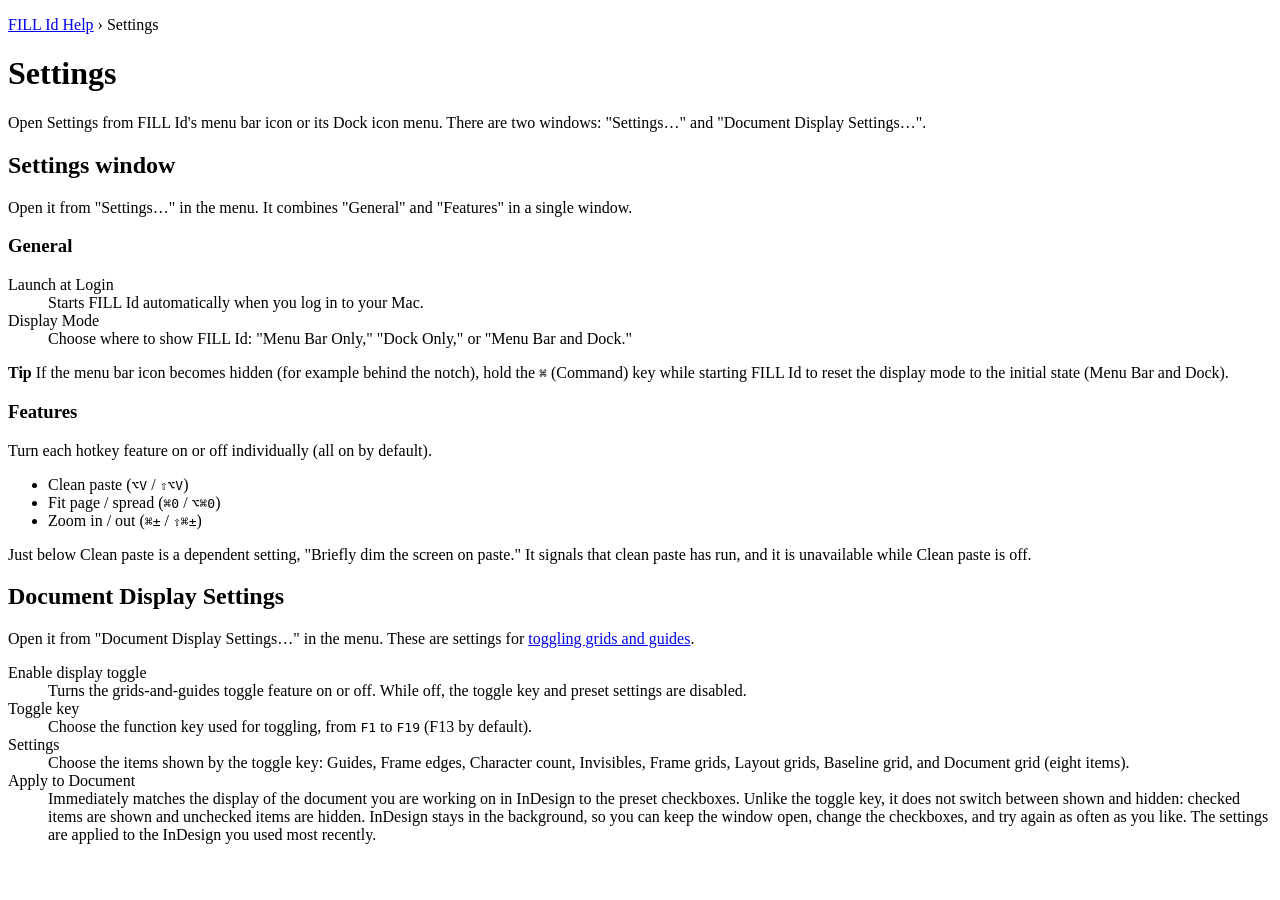
==== Sources/FILL Id/FILL Id Help.help/Contents/Resources/en.lproj/03_settings.html @ 11116e9c "Release 2.1.0: ドキュメントに反映ボタン・ノッチ対応・互換漢字の修正 - ドキュメント表示設定に「ドキュメントに反映」ボタンを追加 - ノッチのあるMacでは表示モード「メニューバーのみ" ====
<!DOCTYPE html>
<html lang="en">
<head>
<meta charset="UTF-8">
<meta name="AppleTitle" content="Settings">
<title>Settings</title>
<link rel="stylesheet" href="../shared/style.css">
</head>
<body>
<p class="breadcrumb"><a href="index.html">FILL Id Help</a> › Settings</p>
<h1>Settings</h1>

<p>Open Settings from FILL Id's menu bar icon or its Dock icon menu. There are two windows: "Settings…" and "Document Display Settings…".</p>

<h2>Settings window</h2>
<p>Open it from "Settings…" in the menu. It combines "General" and "Features" in a single window.</p>

<h3>General</h3>
<dl>
  <dt>Launch at Login</dt>
  <dd>Starts FILL Id automatically when you log in to your Mac.</dd>

  <dt>Display Mode</dt>
  <dd>Choose where to show FILL Id: "Menu Bar Only," "Dock Only," or "Menu Bar and Dock."</dd>
</dl>
<div class="note">
  <strong>Tip</strong>
  If the menu bar icon becomes hidden (for example behind the notch), hold the <kbd>⌘</kbd> (Command) key while starting FILL Id to reset the display mode to the initial state (Menu Bar and Dock).
</div>

<h3>Features</h3>
<p>Turn each hotkey feature on or off individually (all on by default).</p>
<ul>
  <li>Clean paste (<kbd>⌥V</kbd> / <kbd>⇧⌥V</kbd>)</li>
  <li>Fit page / spread (<kbd>⌘0</kbd> / <kbd>⌥⌘0</kbd>)</li>
  <li>Zoom in / out (<kbd>⌘±</kbd> / <kbd>⇧⌘±</kbd>)</li>
</ul>
<p>Just below Clean paste is a dependent setting, "Briefly dim the screen on paste." It signals that clean paste has run, and it is unavailable while Clean paste is off.</p>

<h2>Document Display Settings</h2>
<p>Open it from "Document Display Settings…" in the menu. These are settings for <a href="02_howto.html">toggling grids and guides</a>.</p>
<dl>
  <dt>Enable display toggle</dt>
  <dd>Turns the grids-and-guides toggle feature on or off. While off, the toggle key and preset settings are disabled.</dd>

  <dt>Toggle key</dt>
  <dd>Choose the function key used for toggling, from <kbd>F1</kbd> to <kbd>F19</kbd> (F13 by default).</dd>

  <dt>Settings</dt>
  <dd>Choose the items shown by the toggle key: Guides, Frame edges, Character count, Invisibles, Frame grids, Layout grids, Baseline grid, and Document grid (eight items).</dd>

  <dt>Apply to Document</dt>
  <dd>Immediately matches the display of the document you are working on in InDesign to the preset checkboxes. Unlike the toggle key, it does not switch between shown and hidden: checked items are shown and unchecked items are hidden. InDesign stays in the background, so you can keep the window open, change the checkboxes, and try again as often as you like. The settings are applied to the InDesign you used most recently.</dd>
</dl>
</body>
</html>
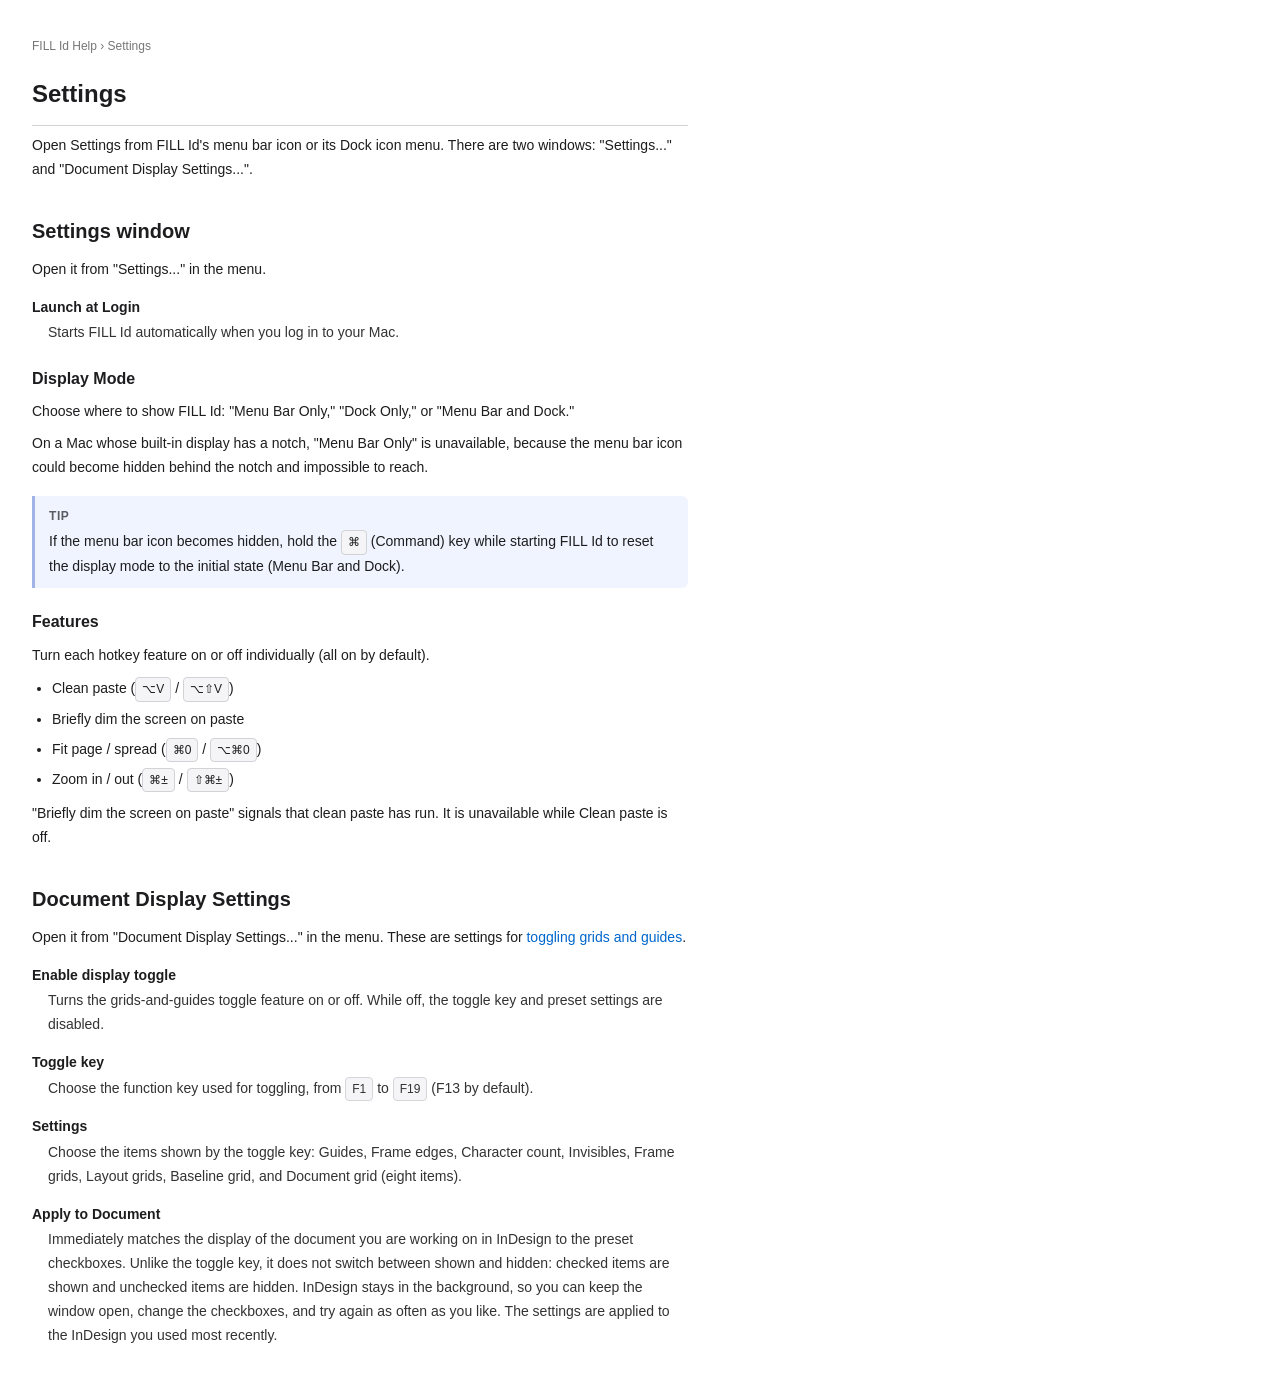
==== commit 9f150b32: "Release 2.1.1: 設定ウインドウをカード型に・更新履歴を廃止・ヘルプを共通仕様に - 設定ウインドウを Form(.grouped) のカード型レイアウトに変更（スイッチ） - 更新履歴ウ" ====
--- a/Sources/FILL Id/FILL Id Help.help/Contents/Resources/en.lproj/03_settings.html
+++ b/Sources/FILL Id/FILL Id Help.help/Contents/Resources/en.lproj/03_settings.html
@@ -10,35 +10,35 @@
 <p class="breadcrumb"><a href="index.html">FILL Id Help</a> › Settings</p>
 <h1>Settings</h1>
 
-<p>Open Settings from FILL Id's menu bar icon or its Dock icon menu. There are two windows: "Settings…" and "Document Display Settings…".</p>
+<p>Open Settings from FILL Id's menu bar icon or its Dock icon menu. There are two windows: "Settings..." and "Document Display Settings...".</p>
 
 <h2>Settings window</h2>
-<p>Open it from "Settings…" in the menu. It combines "General" and "Features" in a single window.</p>
-
-<h3>General</h3>
+<p>Open it from "Settings..." in the menu.</p>
 <dl>
   <dt>Launch at Login</dt>
   <dd>Starts FILL Id automatically when you log in to your Mac.</dd>
+</dl>
 
-  <dt>Display Mode</dt>
-  <dd>Choose where to show FILL Id: "Menu Bar Only," "Dock Only," or "Menu Bar and Dock."</dd>
-</dl>
+<h3>Display Mode</h3>
+<p>Choose where to show FILL Id: "Menu Bar Only," "Dock Only," or "Menu Bar and Dock."</p>
+<p>On a Mac whose built-in display has a notch, "Menu Bar Only" is unavailable, because the menu bar icon could become hidden behind the notch and impossible to reach.</p>
 <div class="note">
   <strong>Tip</strong>
-  If the menu bar icon becomes hidden (for example behind the notch), hold the <kbd>⌘</kbd> (Command) key while starting FILL Id to reset the display mode to the initial state (Menu Bar and Dock).
+  If the menu bar icon becomes hidden, hold the <kbd>⌘</kbd> (Command) key while starting FILL Id to reset the display mode to the initial state (Menu Bar and Dock).
 </div>
 
 <h3>Features</h3>
 <p>Turn each hotkey feature on or off individually (all on by default).</p>
 <ul>
-  <li>Clean paste (<kbd>⌥V</kbd> / <kbd>⇧⌥V</kbd>)</li>
+  <li>Clean paste (<kbd>⌥V</kbd> / <kbd>⌥⇧V</kbd>)</li>
+  <li>Briefly dim the screen on paste</li>
   <li>Fit page / spread (<kbd>⌘0</kbd> / <kbd>⌥⌘0</kbd>)</li>
   <li>Zoom in / out (<kbd>⌘±</kbd> / <kbd>⇧⌘±</kbd>)</li>
 </ul>
-<p>Just below Clean paste is a dependent setting, "Briefly dim the screen on paste." It signals that clean paste has run, and it is unavailable while Clean paste is off.</p>
+<p>"Briefly dim the screen on paste" signals that clean paste has run. It is unavailable while Clean paste is off.</p>
 
 <h2>Document Display Settings</h2>
-<p>Open it from "Document Display Settings…" in the menu. These are settings for <a href="02_howto.html">toggling grids and guides</a>.</p>
+<p>Open it from "Document Display Settings..." in the menu. These are settings for <a href="02_howto.html">toggling grids and guides</a>.</p>
 <dl>
   <dt>Enable display toggle</dt>
   <dd>Turns the grids-and-guides toggle feature on or off. While off, the toggle key and preset settings are disabled.</dd>
--- a/Sources/FILL Id/FILL Id Help.help/Contents/Resources/shared/style.css
+++ b/Sources/FILL Id/FILL Id Help.help/Contents/Resources/shared/style.css
@@ -0,0 +1,250 @@
+/* FILL Id Help Book — Shared Stylesheet */
+
+:root {
+    --bg:          #ffffff;
+    --text:        #1d1d1f;
+    --heading:     #1d1d1f;
+    --link:        #0066cc;
+    --link-hover:  #0044aa;
+    --accent:      #f5f5f7;
+    --border:      #d2d2d7;
+    --note-bg:     #f0f4ff;
+    --note-border: #a0b4e8;
+    --warn-bg:     #fff4f0;
+    --warn-border: #e8a090;
+    --code-bg:     #f5f5f7;
+}
+
+@media (prefers-color-scheme: dark) {
+    :root {
+        --bg:          #1c1c1e;
+        --text:        #f5f5f7;
+        --heading:     #f5f5f7;
+        --link:        #409cff;
+        --link-hover:  #6fb6ff;
+        --accent:      #2c2c2e;
+        --border:      #3a3a3c;
+        --note-bg:     #1e2840;
+        --note-border: #4060a8;
+        --warn-bg:     #3a1a10;
+        --warn-border: #a84030;
+        --code-bg:     #2c2c2e;
+    }
+}
+
+* {
+    box-sizing: border-box;
+    margin: 0;
+    padding: 0;
+}
+
+body {
+    font-family: -apple-system, BlinkMacSystemFont, "Helvetica Neue", sans-serif;
+    text-autospace: normal;  /* 和欧間を自動で空ける（HTML には欧文スペースを入れない） */
+    font-size: 14px;
+    line-height: 1.7;
+    color: var(--text);
+    background: var(--bg);
+    padding: 28px 32px 48px;
+    max-width: 720px;
+}
+
+/* ── Typography ── */
+h1 {
+    font-size: 24px;
+    font-weight: 700;
+    color: var(--heading);
+    margin-bottom: 6px;
+    padding-bottom: 10px;
+    border-bottom: 1px solid var(--border);
+}
+
+h2 {
+    font-size: 20px;
+    font-weight: 600;
+    color: var(--heading);
+    margin-top: 32px;
+    margin-bottom: 10px;
+}
+
+h3 {
+    font-size: 16px;
+    font-weight: 600;
+    color: var(--heading);
+    margin-top: 20px;
+    margin-bottom: 5px;
+}
+
+p {
+    margin-top: 8px;
+    margin-bottom: 8px;
+}
+
+a {
+    color: var(--link);
+    text-decoration: none;
+}
+
+a:hover {
+    color: var(--link-hover);
+    text-decoration: underline;
+}
+
+/* ── Index / TOC ── */
+.toc {
+    list-style: none;
+    margin-top: 20px;
+}
+
+.toc li {
+    border-bottom: 1px solid var(--border);
+}
+
+.toc li:first-child {
+    border-top: 1px solid var(--border);
+}
+
+.toc a {
+    display: block;
+    padding: 10px 4px;
+    font-size: 14px;
+}
+
+.toc .desc {
+    display: block;
+    font-size: 12px;
+    color: var(--text);
+    opacity: 0.6;
+    margin-top: 1px;
+}
+
+/* 下位ページ（親ページの直後に字下げして並べる） */
+.toc li.sub a {
+    padding-left: 24px;
+}
+
+/* ── Note / Warning boxes ── */
+.note, .warning {
+    border-left: 3px solid;
+    border-radius: 0 6px 6px 0;
+    padding: 10px 14px;
+    margin: 16px 0;
+}
+
+.note {
+    background: var(--note-bg);
+    border-color: var(--note-border);
+}
+
+.warning {
+    background: var(--warn-bg);
+    border-color: var(--warn-border);
+}
+
+.note strong, .warning strong {
+    display: block;
+    margin-bottom: 4px;
+    font-size: 12px;
+    text-transform: uppercase;
+    letter-spacing: 0.05em;
+    opacity: 0.7;
+}
+
+/* ── Definition list ── */
+dl {
+    margin-top: 10px;
+}
+
+dt {
+    font-weight: 600;
+    margin-top: 14px;
+}
+
+dd {
+    margin-left: 16px;
+    margin-top: 2px;
+    opacity: 0.9;
+}
+
+/* ── Keyboard shortcut ── */
+kbd {
+    display: inline-block;
+    font-family: -apple-system, sans-serif;
+    font-size: 12px;
+    background: var(--code-bg);
+    border: 1px solid var(--border);
+    border-radius: 4px;
+    padding: 1px 6px;
+    white-space: nowrap;
+}
+
+/* ── Button icon (SF Symbols) ──
+   SF Symbols は利用者の Mac にフォントとして入っていない＝文字では出せないため、
+   アプリと同じ NSImage（pointSize 32・アプリと同じ weight）から黒の PNG に書き出して
+   shared/icons/<シンボル名>.png に置く。ダークモードは反転して白にする。
+   アプリ側のアイコンを変えたら PNG も書き出し直すこと。 */
+img.icon {
+    height: 1.1em;
+    vertical-align: -0.18em;
+}
+
+@media (prefers-color-scheme: dark) {
+    img.icon {
+        filter: invert(1);
+    }
+}
+
+/* ── Bullet list ── */
+ul:not(.toc) {
+    margin-top: 10px;
+    margin-bottom: 10px;
+    padding-left: 20px;
+}
+
+ul:not(.toc) li {
+    margin-bottom: 6px;
+}
+
+/* ── Step list ── */
+ol.steps {
+    counter-reset: step;
+    list-style: none;
+    margin-top: 12px;
+    padding-left: 0;
+}
+
+ol.steps li {
+    counter-increment: step;
+    position: relative;
+    padding-left: 34px;
+    margin-bottom: 12px;
+    min-height: 24px;
+}
+
+ol.steps li::before {
+    content: counter(step);
+    position: absolute;
+    left: 0;
+    top: 2px;
+    width: 22px;
+    height: 22px;
+    border-radius: 50%;
+    background: var(--link);
+    color: #fff;
+    font-size: 12px;
+    font-weight: 700;
+    display: flex;
+    align-items: center;
+    justify-content: center;
+}
+
+/* ── Breadcrumb ── */
+.breadcrumb {
+    font-size: 12px;
+    margin-bottom: 18px;
+    opacity: 0.6;
+}
+
+.breadcrumb a {
+    color: inherit;
+}
